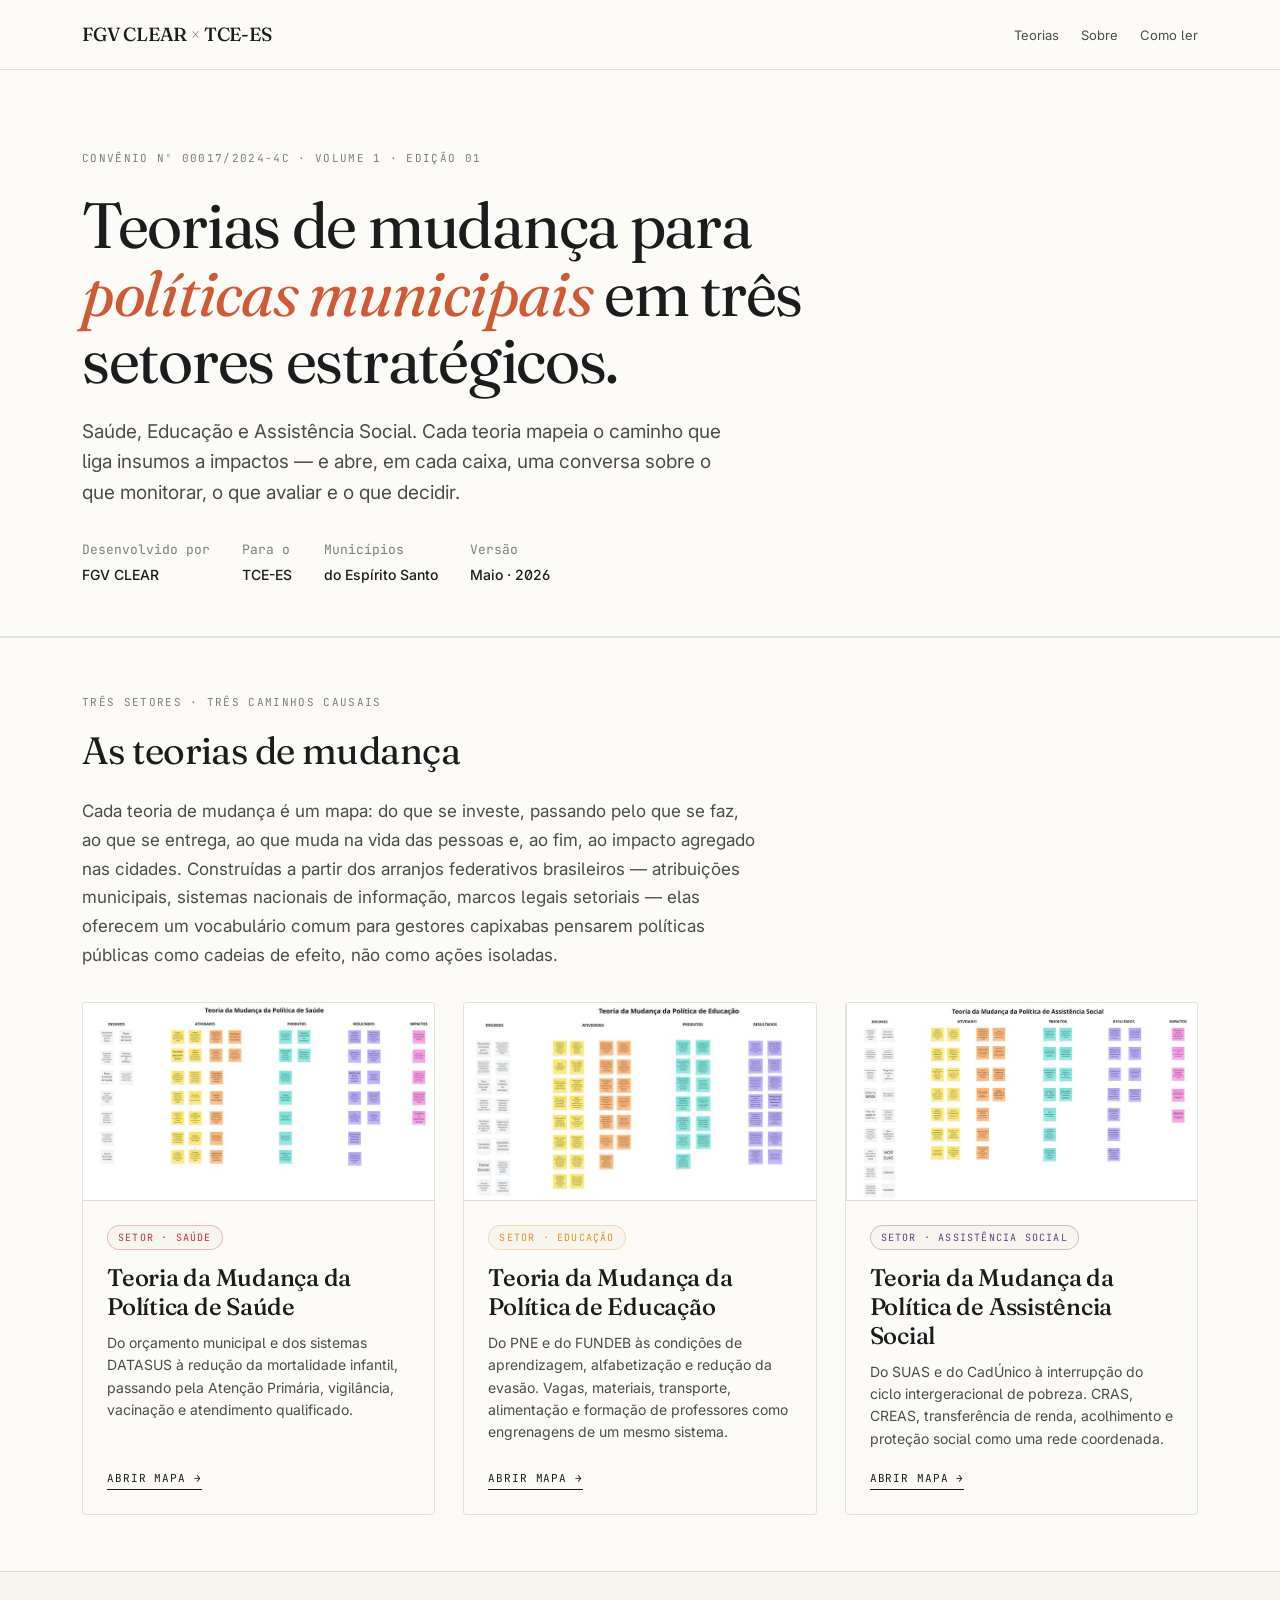
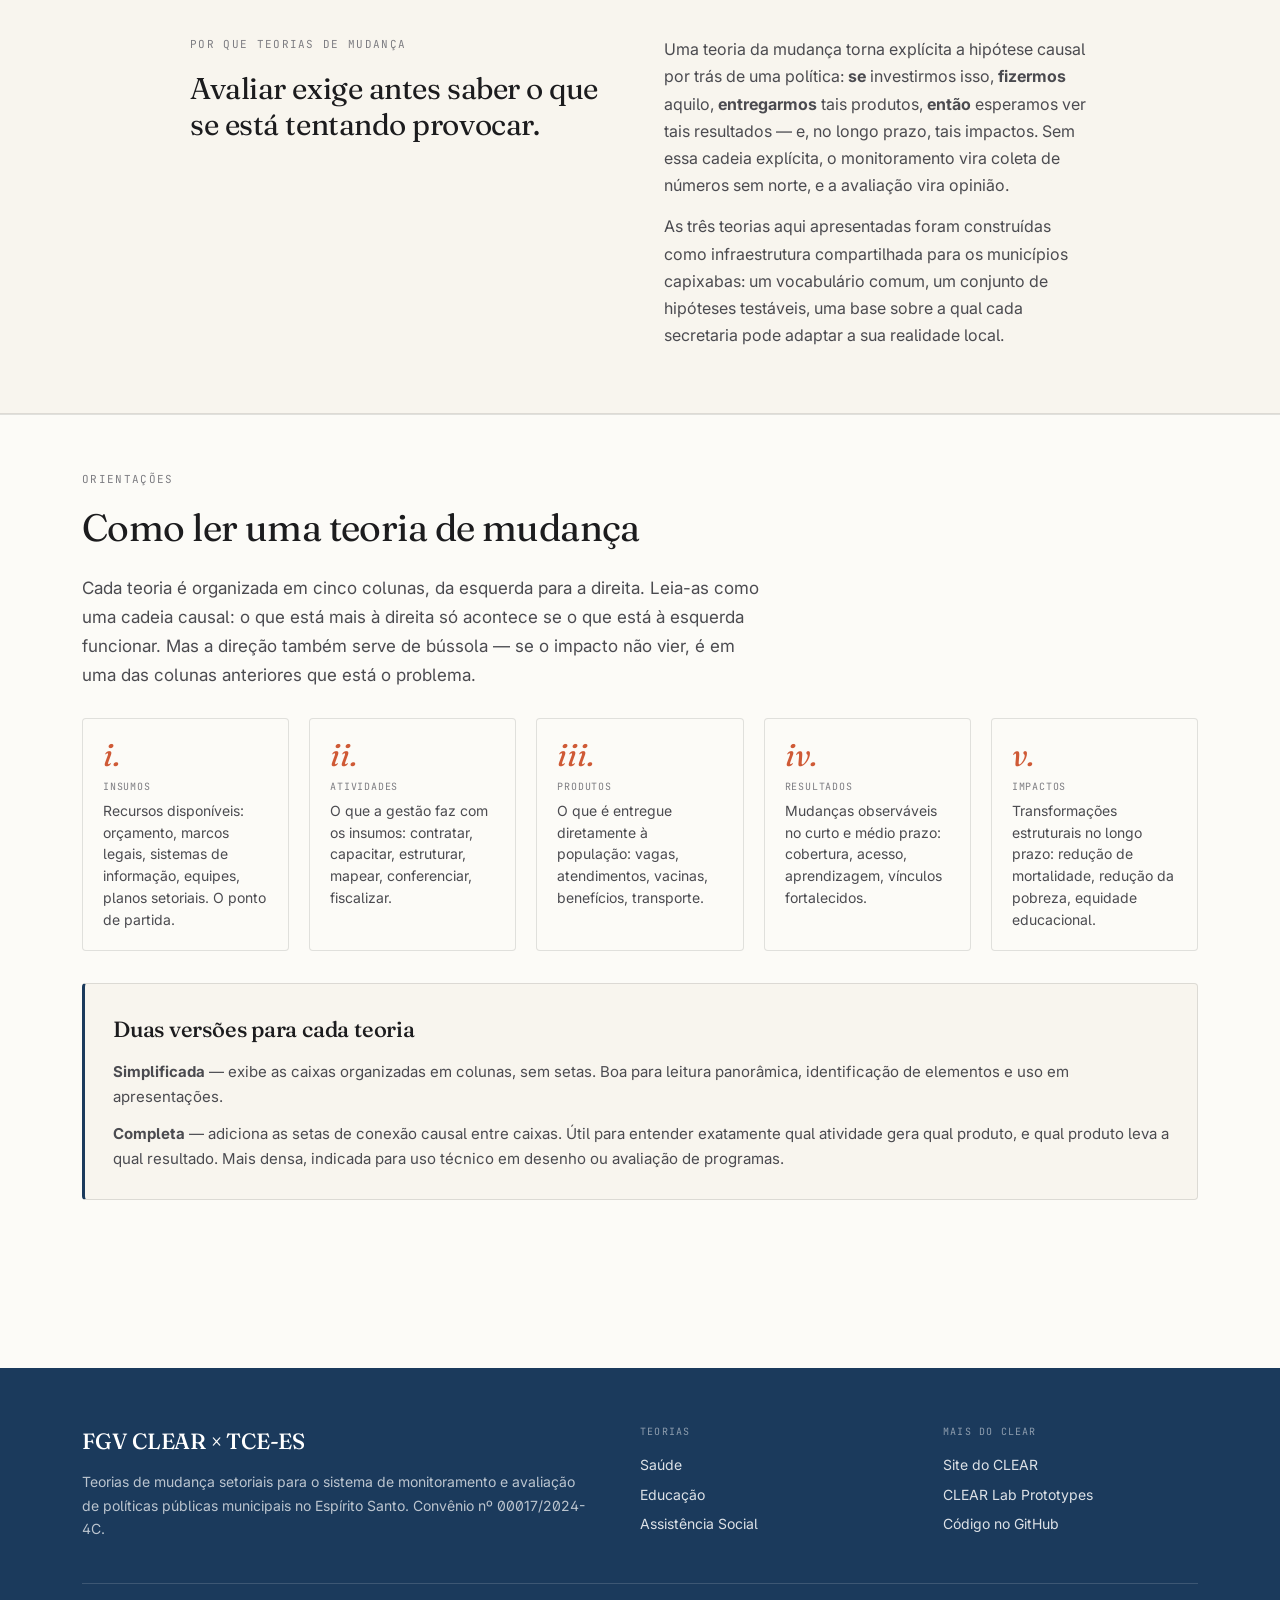
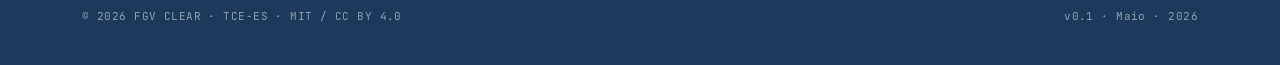
==== index.html @ 0ae9018b "Initial commit" ====
<!DOCTYPE html>
<html lang="pt-BR">
<head>
  <meta charset="UTF-8" />
  <meta name="viewport" content="width=device-width, initial-scale=1.0" />
  <title>Teorias de Mudança Setoriais — Sistema de Monitoramento Municipal · FGV CLEAR × TCE-ES</title>
  <meta name="description" content="Três teorias de mudança setoriais — Saúde, Educação e Assistência Social — desenvolvidas no âmbito do convênio entre FGV CLEAR e TCE-ES para o sistema de monitoramento de municípios capixabas." />
  <link rel="preconnect" href="https://fonts.googleapis.com" />
  <link rel="preconnect" href="https://fonts.gstatic.com" crossorigin />
  <link href="https://fonts.googleapis.com/css2?family=Fraunces:ital,opsz,wght@0,9..144,300..700;1,9..144,300..700&family=Inter:wght@400;500;600&family=JetBrains+Mono:wght@400;500&display=swap" rel="stylesheet" />
  <link rel="stylesheet" href="assets/css/style.css" />
</head>
<body>
  <header class="site-header">
    <div class="wrap site-header-inner">
      <div class="site-brand">
        <a href="./">FGV CLEAR <span class="pipe">×</span> TCE-ES</a>
      </div>
      <nav class="site-nav">
        <a href="#tdms">Teorias</a>
        <a href="#contexto">Sobre</a>
        <a href="#como-ler">Como ler</a>
      </nav>
    </div>
  </header>

  <section class="hero">
    <div class="wrap">
      <div class="hero-vol">Convênio nº 00017/2024-4C · Volume 1 · Edição 01</div>
      <h1>Teorias de mudança para <em>políticas municipais</em> em três setores estratégicos.</h1>
      <p class="hero-lede">Saúde, Educação e Assistência Social. Cada teoria mapeia o caminho que liga insumos a impactos — e abre, em cada caixa, uma conversa sobre o que monitorar, o que avaliar e o que decidir.</p>
      <div class="hero-meta">
        <span>Desenvolvido por<strong>FGV CLEAR</strong></span>
        <span>Para o<strong>TCE-ES</strong></span>
        <span>Municípios<strong>do Espírito Santo</strong></span>
        <span>Versão<strong>Maio · 2026</strong></span>
      </div>
    </div>
  </section>

  <section id="tdms">
    <div class="wrap">
      <div class="section-label">Três setores · Três caminhos causais</div>
      <h2 class="section-title">As teorias de mudança</h2>
      <div class="prose">
        <p>Cada teoria de mudança é um mapa: do que se investe, passando pelo que se faz, ao que se entrega, ao que muda na vida das pessoas e, ao fim, ao impacto agregado nas cidades. Construídas a partir dos arranjos federativos brasileiros — atribuições municipais, sistemas nacionais de informação, marcos legais setoriais — elas oferecem um vocabulário comum para gestores capixabas pensarem políticas públicas como cadeias de efeito, não como ações isoladas.</p>
      </div>

      <div class="tdms-grid">
        <a href="saude/" class="tdm-card">
          <div class="tdm-card-thumb">
            <img src="assets/tdms/saude-simplificada-thumb.jpg" alt="Prévia da Teoria da Mudança da Política de Saúde" loading="lazy" />
          </div>
          <div class="tdm-card-body">
            <span class="tdm-card-tag saude">Setor · Saúde</span>
            <h3>Teoria da Mudança da Política de Saúde</h3>
            <p>Do orçamento municipal e dos sistemas DATASUS à redução da mortalidade infantil, passando pela Atenção Primária, vigilância, vacinação e atendimento qualificado.</p>
            <span class="tdm-card-cta">Abrir mapa →</span>
          </div>
        </a>

        <a href="educacao/" class="tdm-card">
          <div class="tdm-card-thumb">
            <img src="assets/tdms/educacao-simplificada-thumb.jpg" alt="Prévia da Teoria da Mudança da Política de Educação" loading="lazy" />
          </div>
          <div class="tdm-card-body">
            <span class="tdm-card-tag educacao">Setor · Educação</span>
            <h3>Teoria da Mudança da Política de Educação</h3>
            <p>Do PNE e do FUNDEB às condições de aprendizagem, alfabetização e redução da evasão. Vagas, materiais, transporte, alimentação e formação de professores como engrenagens de um mesmo sistema.</p>
            <span class="tdm-card-cta">Abrir mapa →</span>
          </div>
        </a>

        <a href="assistencia/" class="tdm-card">
          <div class="tdm-card-thumb">
            <img src="assets/tdms/assistencia-simplificada-thumb.jpg" alt="Prévia da Teoria da Mudança da Política de Assistência Social" loading="lazy" />
          </div>
          <div class="tdm-card-body">
            <span class="tdm-card-tag assistencia">Setor · Assistência Social</span>
            <h3>Teoria da Mudança da Política de Assistência Social</h3>
            <p>Do SUAS e do CadÚnico à interrupção do ciclo intergeracional de pobreza. CRAS, CREAS, transferência de renda, acolhimento e proteção social como uma rede coordenada.</p>
            <span class="tdm-card-cta">Abrir mapa →</span>
          </div>
        </a>
      </div>
    </div>
  </section>

  <section class="manifesto" id="contexto">
    <div class="wrap">
      <div class="manifesto-grid">
        <div>
          <div class="section-label">Por que teorias de mudança</div>
          <h2>Avaliar exige antes saber o que se está tentando provocar.</h2>
        </div>
        <div>
          <p>Uma teoria da mudança torna explícita a hipótese causal por trás de uma política: <strong>se</strong> investirmos isso, <strong>fizermos</strong> aquilo, <strong>entregarmos</strong> tais produtos, <strong>então</strong> esperamos ver tais resultados — e, no longo prazo, tais impactos. Sem essa cadeia explícita, o monitoramento vira coleta de números sem norte, e a avaliação vira opinião.</p>
          <p>As três teorias aqui apresentadas foram construídas como infraestrutura compartilhada para os municípios capixabas: um vocabulário comum, um conjunto de hipóteses testáveis, uma base sobre a qual cada secretaria pode adaptar a sua realidade local.</p>
        </div>
      </div>
    </div>
  </section>

  <section id="como-ler">
    <div class="wrap">
      <div class="section-label">Orientações</div>
      <h2 class="section-title">Como ler uma teoria de mudança</h2>
      <div class="prose">
        <p>Cada teoria é organizada em cinco colunas, da esquerda para a direita. Leia-as como uma cadeia causal: o que está mais à direita só acontece se o que está à esquerda funcionar. Mas a direção também serve de bússola — se o impacto não vier, é em uma das colunas anteriores que está o problema.</p>
      </div>

      <div class="howto">
        <div class="howto-item">
          <div class="howto-num">i.</div>
          <div class="howto-label">Insumos</div>
          <div class="howto-text">Recursos disponíveis: orçamento, marcos legais, sistemas de informação, equipes, planos setoriais. O ponto de partida.</div>
        </div>
        <div class="howto-item">
          <div class="howto-num">ii.</div>
          <div class="howto-label">Atividades</div>
          <div class="howto-text">O que a gestão faz com os insumos: contratar, capacitar, estruturar, mapear, conferenciar, fiscalizar.</div>
        </div>
        <div class="howto-item">
          <div class="howto-num">iii.</div>
          <div class="howto-label">Produtos</div>
          <div class="howto-text">O que é entregue diretamente à população: vagas, atendimentos, vacinas, benefícios, transporte.</div>
        </div>
        <div class="howto-item">
          <div class="howto-num">iv.</div>
          <div class="howto-label">Resultados</div>
          <div class="howto-text">Mudanças observáveis no curto e médio prazo: cobertura, acesso, aprendizagem, vínculos fortalecidos.</div>
        </div>
        <div class="howto-item">
          <div class="howto-num">v.</div>
          <div class="howto-label">Impactos</div>
          <div class="howto-text">Transformações estruturais no longo prazo: redução de mortalidade, redução da pobreza, equidade educacional.</div>
        </div>
      </div>

      <div class="context-box">
        <h3>Duas versões para cada teoria</h3>
        <p><strong>Simplificada</strong> — exibe as caixas organizadas em colunas, sem setas. Boa para leitura panorâmica, identificação de elementos e uso em apresentações.</p>
        <p><strong>Completa</strong> — adiciona as setas de conexão causal entre caixas. Útil para entender exatamente qual atividade gera qual produto, e qual produto leva a qual resultado. Mais densa, indicada para uso técnico em desenho ou avaliação de programas.</p>
      </div>
    </div>
  </section>

  <footer class="site-footer">
    <div class="wrap">
      <div class="footer-grid">
        <div>
          <div class="footer-brand">FGV CLEAR × TCE-ES</div>
          <p class="footer-tag">Teorias de mudança setoriais para o sistema de monitoramento e avaliação de políticas públicas municipais no Espírito Santo. Convênio nº 00017/2024-4C.</p>
        </div>
        <div class="footer-col">
          <div class="footer-col-label">Teorias</div>
          <a href="saude/">Saúde</a>
          <a href="educacao/">Educação</a>
          <a href="assistencia/">Assistência Social</a>
        </div>
        <div class="footer-col">
          <div class="footer-col-label">Mais do CLEAR</div>
          <a href="https://fgvclear.org" target="_blank" rel="noopener">Site do CLEAR</a>
          <a href="https://caiodesouzacastro.github.io/clear-lab-prototypes/" target="_blank" rel="noopener">CLEAR Lab Prototypes</a>
          <a href="https://github.com/caiodesouzacastro/clear-tdms-municipais" target="_blank" rel="noopener">Código no GitHub</a>
        </div>
      </div>
      <div class="footer-bottom">
        <span>© 2026 FGV CLEAR · TCE-ES · MIT / CC BY 4.0</span>
        <span>v0.1 · Maio · 2026</span>
      </div>
    </div>
  </footer>
</body>
</html>
---- assets/css/style.css ----
/* CLEAR × TCE-ES — Teorias de Mudança Setoriais
   Design system herdado do clear-lab-prototypes, adaptado pra TCE-ES.
*/

:root {
  /* Paleta CLEAR */
  --clear-blue: rgb(27, 58, 92);
  --clear-blue-light: rgb(58, 95, 130);
  --clear-salmon: rgb(207, 90, 54);
  --clear-green: rgb(45, 120, 65);
  --clear-amber: rgb(180, 130, 30);
  --clear-purple: rgb(95, 65, 130);

  /* Cores setoriais (espelham as caixas das TdMs) */
  --sector-saude: rgb(190, 50, 70);
  --sector-educacao: rgb(220, 145, 40);
  --sector-assistencia: rgb(95, 65, 130);

  /* Neutros */
  --paper: rgb(252, 251, 247);
  --paper-warm: rgb(248, 245, 238);
  --ink: rgb(28, 28, 30);
  --ink-soft: rgb(75, 75, 80);
  --ink-mute: rgb(125, 125, 130);
  --line: rgba(28, 28, 30, 0.12);
  --line-soft: rgba(28, 28, 30, 0.06);

  /* Tipografia */
  --font-serif: 'Fraunces', Georgia, 'Times New Roman', serif;
  --font-sans: 'Inter', -apple-system, BlinkMacSystemFont, 'Segoe UI', sans-serif;
  --font-mono: 'JetBrains Mono', 'Courier New', monospace;
}

@media (prefers-color-scheme: dark) {
  :root {
    --paper: rgb(20, 22, 28);
    --paper-warm: rgb(28, 30, 36);
    --ink: rgb(240, 238, 232);
    --ink-soft: rgb(195, 192, 185);
    --ink-mute: rgb(140, 138, 132);
    --line: rgba(240, 238, 232, 0.14);
    --line-soft: rgba(240, 238, 232, 0.07);
  }
}

* { box-sizing: border-box; margin: 0; padding: 0; }

html { scroll-behavior: smooth; }

body {
  font-family: var(--font-sans);
  background: var(--paper);
  color: var(--ink);
  line-height: 1.55;
  font-feature-settings: 'ss01', 'ss02';
  -webkit-font-smoothing: antialiased;
}

a { color: inherit; text-decoration: none; }

img { max-width: 100%; display: block; }

/* ---------- Layout ---------- */
.wrap {
  max-width: 1180px;
  margin: 0 auto;
  padding: 0 32px;
}

.wrap-narrow {
  max-width: 760px;
  margin: 0 auto;
  padding: 0 32px;
}

@media (max-width: 720px) {
  .wrap, .wrap-narrow { padding: 0 20px; }
}

/* ---------- Cabeçalho compartilhado ---------- */
.site-header {
  border-bottom: 1px solid var(--line);
  padding: 20px 0;
  background: var(--paper);
  position: sticky;
  top: 0;
  z-index: 50;
  backdrop-filter: blur(8px);
  background: color-mix(in srgb, var(--paper) 92%, transparent);
}

.site-header-inner {
  display: flex;
  align-items: center;
  justify-content: space-between;
  gap: 20px;
}

.site-brand {
  display: flex;
  align-items: baseline;
  gap: 14px;
  font-family: var(--font-serif);
  font-weight: 500;
  font-size: 19px;
  letter-spacing: -0.01em;
}

.site-brand .pipe {
  color: var(--ink-mute);
  font-weight: 300;
}

.site-brand a:hover { color: var(--clear-salmon); }

.site-nav {
  display: flex;
  gap: 22px;
  font-size: 13px;
  color: var(--ink-soft);
}

.site-nav a:hover { color: var(--clear-salmon); }

@media (max-width: 600px) {
  .site-header-inner { flex-direction: column; align-items: flex-start; }
  .site-brand { font-size: 16px; }
  .site-nav { font-size: 12px; gap: 16px; }
}

/* ---------- Hero ---------- */
.hero {
  padding: 80px 0 50px;
  border-bottom: 1px solid var(--line);
}

.hero-vol {
  font-family: var(--font-mono);
  font-size: 11px;
  letter-spacing: 0.12em;
  text-transform: uppercase;
  color: var(--ink-mute);
  margin-bottom: 24px;
}

.hero h1 {
  font-family: var(--font-serif);
  font-weight: 400;
  font-size: clamp(38px, 5.5vw, 64px);
  line-height: 1.05;
  letter-spacing: -0.02em;
  color: var(--ink);
  margin-bottom: 24px;
  max-width: 880px;
}

.hero h1 em {
  font-style: italic;
  color: var(--clear-salmon);
}

.hero-lede {
  font-size: 19px;
  line-height: 1.6;
  color: var(--ink-soft);
  max-width: 640px;
  margin-bottom: 32px;
}

.hero-meta {
  display: flex;
  flex-wrap: wrap;
  gap: 20px 32px;
  font-size: 13px;
  color: var(--ink-mute);
  font-family: var(--font-mono);
}

.hero-meta span strong {
  display: block;
  font-family: var(--font-sans);
  font-size: 14px;
  color: var(--ink);
  font-weight: 500;
  margin-top: 4px;
}

/* ---------- Conteúdo ---------- */
section { padding: 56px 0; }
section + section { border-top: 1px solid var(--line); }

.section-label {
  font-family: var(--font-mono);
  font-size: 11px;
  letter-spacing: 0.12em;
  text-transform: uppercase;
  color: var(--ink-mute);
  margin-bottom: 18px;
}

.section-title {
  font-family: var(--font-serif);
  font-weight: 400;
  font-size: clamp(28px, 3.5vw, 38px);
  line-height: 1.15;
  letter-spacing: -0.015em;
  margin-bottom: 24px;
}

.prose {
  font-size: 17px;
  line-height: 1.7;
  color: var(--ink-soft);
  max-width: 680px;
}

.prose p + p { margin-top: 16px; }

.prose strong { color: var(--ink); font-weight: 600; }

/* ---------- Cards de TdMs ---------- */
.tdms-grid {
  display: grid;
  grid-template-columns: repeat(auto-fit, minmax(320px, 1fr));
  gap: 28px;
  margin-top: 32px;
}

.tdm-card {
  border: 1px solid var(--line);
  border-radius: 4px;
  overflow: hidden;
  background: var(--paper);
  transition: transform 0.25s ease, border-color 0.25s ease, box-shadow 0.25s ease;
  display: flex;
  flex-direction: column;
}

.tdm-card:hover {
  transform: translateY(-3px);
  border-color: var(--ink-soft);
  box-shadow: 0 12px 32px rgba(0,0,0,0.06);
}

.tdm-card-thumb {
  aspect-ratio: 16 / 9;
  background: var(--paper-warm);
  overflow: hidden;
  position: relative;
  border-bottom: 1px solid var(--line);
}

.tdm-card-thumb img {
  width: 100%;
  height: 100%;
  object-fit: cover;
  object-position: left top;
}

.tdm-card-body { padding: 24px; flex: 1; display: flex; flex-direction: column; }

.tdm-card-tag {
  font-family: var(--font-mono);
  font-size: 10px;
  letter-spacing: 0.12em;
  text-transform: uppercase;
  margin-bottom: 14px;
  padding: 4px 10px;
  border-radius: 99px;
  align-self: flex-start;
  background: var(--paper-warm);
  border: 1px solid var(--line);
}

.tdm-card-tag.saude { color: var(--sector-saude); border-color: color-mix(in srgb, var(--sector-saude) 30%, transparent); }
.tdm-card-tag.educacao { color: var(--sector-educacao); border-color: color-mix(in srgb, var(--sector-educacao) 30%, transparent); }
.tdm-card-tag.assistencia { color: var(--sector-assistencia); border-color: color-mix(in srgb, var(--sector-assistencia) 30%, transparent); }

.tdm-card h3 {
  font-family: var(--font-serif);
  font-weight: 500;
  font-size: 24px;
  letter-spacing: -0.01em;
  margin-bottom: 10px;
  line-height: 1.2;
}

.tdm-card p {
  font-size: 14px;
  color: var(--ink-soft);
  line-height: 1.6;
  margin-bottom: 20px;
}

.tdm-card-cta {
  font-family: var(--font-mono);
  font-size: 11px;
  letter-spacing: 0.08em;
  text-transform: uppercase;
  color: var(--ink);
  border-bottom: 1px solid var(--ink);
  padding-bottom: 2px;
  align-self: flex-start;
  margin-top: auto;
  transition: color 0.2s, border-color 0.2s;
}

.tdm-card:hover .tdm-card-cta {
  color: var(--clear-salmon);
  border-color: var(--clear-salmon);
}

/* ---------- Manifesto (na home) ---------- */
.manifesto {
  background: var(--paper-warm);
  padding: 64px 0;
  border-top: 1px solid var(--line);
  border-bottom: 1px solid var(--line);
}

.manifesto-grid {
  display: grid;
  grid-template-columns: 1fr 1fr;
  gap: 48px;
  max-width: 900px;
  margin: 0 auto;
}

@media (max-width: 720px) { .manifesto-grid { grid-template-columns: 1fr; gap: 32px; } }

.manifesto h2 {
  font-family: var(--font-serif);
  font-weight: 400;
  font-size: 30px;
  line-height: 1.2;
  letter-spacing: -0.015em;
  margin-bottom: 16px;
}

.manifesto p {
  font-size: 16px;
  line-height: 1.7;
  color: var(--ink-soft);
}

.manifesto p + p { margin-top: 14px; }

/* ---------- Viewer (página interna) ---------- */
.viewer-toolbar {
  display: flex;
  align-items: center;
  justify-content: space-between;
  gap: 20px;
  flex-wrap: wrap;
  padding: 20px 0;
  border-bottom: 1px solid var(--line);
}

.viewer-tabs {
  display: flex;
  gap: 4px;
  padding: 4px;
  background: var(--paper-warm);
  border-radius: 6px;
  border: 1px solid var(--line);
}

.viewer-tab {
  padding: 8px 16px;
  font-family: var(--font-mono);
  font-size: 11px;
  letter-spacing: 0.08em;
  text-transform: uppercase;
  cursor: pointer;
  border: none;
  background: none;
  color: var(--ink-soft);
  border-radius: 4px;
  transition: all 0.2s;
}

.viewer-tab:hover { color: var(--ink); }

.viewer-tab.active {
  background: var(--paper);
  color: var(--ink);
  box-shadow: 0 1px 3px rgba(0,0,0,0.08);
}

.viewer-actions {
  display: flex;
  gap: 8px;
  align-items: center;
}

.btn {
  display: inline-flex;
  align-items: center;
  gap: 8px;
  padding: 8px 14px;
  border: 1px solid var(--line);
  border-radius: 4px;
  background: var(--paper);
  color: var(--ink);
  font-family: var(--font-mono);
  font-size: 11px;
  letter-spacing: 0.06em;
  text-transform: uppercase;
  cursor: pointer;
  transition: all 0.2s;
  font-weight: 500;
}

.btn:hover {
  border-color: var(--ink-soft);
  background: var(--paper-warm);
}

.btn-primary {
  background: var(--clear-blue);
  border-color: var(--clear-blue);
  color: white;
}

.btn-primary:hover { background: var(--clear-blue-light); border-color: var(--clear-blue-light); }

.btn svg { width: 14px; height: 14px; }

/* ---------- Viewer canvas ---------- */
.viewer-canvas {
  background: var(--paper-warm);
  border: 1px solid var(--line);
  border-radius: 4px;
  overflow: hidden;
  position: relative;
  margin: 28px 0;
  cursor: grab;
  user-select: none;
  height: 70vh;
  min-height: 500px;
}

.viewer-canvas:active { cursor: grabbing; }

.viewer-canvas.is-fullscreen {
  position: fixed;
  inset: 0;
  z-index: 100;
  margin: 0;
  border-radius: 0;
  height: 100vh;
}

.viewer-img-wrap {
  position: absolute;
  inset: 0;
  display: flex;
  align-items: center;
  justify-content: center;
  transform-origin: 0 0;
  transition: transform 0.05s ease-out;
}

.viewer-img {
  max-width: none;
  max-height: none;
  user-select: none;
  -webkit-user-drag: none;
}

.viewer-controls {
  position: absolute;
  bottom: 16px;
  right: 16px;
  display: flex;
  gap: 4px;
  background: var(--paper);
  border: 1px solid var(--line);
  border-radius: 6px;
  padding: 4px;
  box-shadow: 0 4px 12px rgba(0,0,0,0.08);
}

.viewer-ctrl {
  width: 32px;
  height: 32px;
  border: none;
  background: none;
  color: var(--ink-soft);
  cursor: pointer;
  border-radius: 4px;
  display: flex;
  align-items: center;
  justify-content: center;
  transition: all 0.15s;
  font-family: var(--font-mono);
  font-size: 14px;
}

.viewer-ctrl:hover { background: var(--paper-warm); color: var(--ink); }

.viewer-ctrl svg { width: 16px; height: 16px; }

.viewer-zoom-level {
  font-family: var(--font-mono);
  font-size: 11px;
  color: var(--ink-mute);
  padding: 0 10px;
  display: flex;
  align-items: center;
  min-width: 44px;
  justify-content: center;
  border-left: 1px solid var(--line);
  border-right: 1px solid var(--line);
}

.viewer-hint {
  position: absolute;
  top: 16px;
  left: 16px;
  font-family: var(--font-mono);
  font-size: 10px;
  letter-spacing: 0.08em;
  text-transform: uppercase;
  color: var(--ink-mute);
  background: color-mix(in srgb, var(--paper) 90%, transparent);
  padding: 6px 10px;
  border-radius: 4px;
  border: 1px solid var(--line);
  pointer-events: none;
}

/* ---------- Legenda ---------- */
.legend {
  display: grid;
  grid-template-columns: repeat(5, 1fr);
  gap: 12px;
  margin: 32px 0;
}

@media (max-width: 720px) { .legend { grid-template-columns: repeat(2, 1fr); } }

.legend-item {
  padding: 14px 16px;
  border: 1px solid var(--line);
  border-radius: 4px;
  background: var(--paper);
  border-left: 4px solid;
}

.legend-item.insumos { border-left-color: rgb(180, 180, 180); }
.legend-item.atividades { border-left-color: rgb(245, 220, 70); }
.legend-item.atividades-2 { border-left-color: rgb(245, 175, 90); }
.legend-item.produtos { border-left-color: rgb(110, 200, 200); }
.legend-item.resultados { border-left-color: rgb(180, 160, 220); }
.legend-item.impactos { border-left-color: rgb(245, 170, 195); }

.legend-label {
  font-family: var(--font-mono);
  font-size: 10px;
  letter-spacing: 0.08em;
  text-transform: uppercase;
  color: var(--ink-mute);
  margin-bottom: 4px;
}

.legend-desc {
  font-size: 13px;
  color: var(--ink);
  line-height: 1.4;
}

/* ---------- Sobre / contexto ---------- */
.context-box {
  background: var(--paper-warm);
  border: 1px solid var(--line);
  border-left: 3px solid var(--clear-blue);
  padding: 28px;
  border-radius: 4px;
  margin: 32px 0;
}

.context-box h3 {
  font-family: var(--font-serif);
  font-size: 22px;
  font-weight: 500;
  letter-spacing: -0.01em;
  margin-bottom: 14px;
}

.context-box p {
  font-size: 15px;
  line-height: 1.65;
  color: var(--ink-soft);
}

.context-box p + p { margin-top: 12px; }

/* ---------- Como ler / instruções ---------- */
.howto {
  display: grid;
  grid-template-columns: repeat(auto-fit, minmax(200px, 1fr));
  gap: 20px;
  margin: 28px 0;
}

.howto-item {
  padding: 20px;
  border: 1px solid var(--line);
  border-radius: 4px;
  background: var(--paper);
}

.howto-num {
  font-family: var(--font-serif);
  font-style: italic;
  font-size: 32px;
  color: var(--clear-salmon);
  line-height: 1;
  margin-bottom: 8px;
}

.howto-label {
  font-family: var(--font-mono);
  font-size: 10px;
  letter-spacing: 0.08em;
  text-transform: uppercase;
  color: var(--ink-mute);
  margin-bottom: 6px;
}

.howto-text {
  font-size: 14px;
  line-height: 1.55;
  color: var(--ink-soft);
}

/* ---------- Próximo / navegação inter-páginas ---------- */
.pager {
  display: flex;
  justify-content: space-between;
  gap: 20px;
  padding: 40px 0;
  border-top: 1px solid var(--line);
  flex-wrap: wrap;
}

.pager-link {
  display: flex;
  flex-direction: column;
  gap: 4px;
  padding: 16px 20px;
  border: 1px solid var(--line);
  border-radius: 4px;
  transition: all 0.2s;
  flex: 1;
  min-width: 200px;
  background: var(--paper);
}

.pager-link:hover { border-color: var(--clear-salmon); background: var(--paper-warm); }

.pager-link-label {
  font-family: var(--font-mono);
  font-size: 10px;
  letter-spacing: 0.08em;
  text-transform: uppercase;
  color: var(--ink-mute);
}

.pager-link-title {
  font-family: var(--font-serif);
  font-size: 17px;
  font-weight: 500;
  color: var(--ink);
}

/* ---------- Footer ---------- */
.site-footer {
  background: var(--clear-blue);
  color: rgba(255,255,255,0.85);
  padding: 56px 0 40px;
  margin-top: 80px;
}

.site-footer .wrap { color: inherit; }

.footer-grid {
  display: grid;
  grid-template-columns: 2fr 1fr 1fr;
  gap: 48px;
  margin-bottom: 40px;
}

@media (max-width: 720px) { .footer-grid { grid-template-columns: 1fr; gap: 32px; } }

.footer-brand {
  font-family: var(--font-serif);
  font-size: 22px;
  font-weight: 500;
  letter-spacing: -0.01em;
  margin-bottom: 12px;
  color: white;
}

.footer-tag {
  font-size: 14px;
  line-height: 1.65;
  color: rgba(255,255,255,0.7);
}

.footer-col-label {
  font-family: var(--font-mono);
  font-size: 10px;
  letter-spacing: 0.12em;
  text-transform: uppercase;
  color: rgba(255,255,255,0.5);
  margin-bottom: 14px;
}

.footer-col a {
  display: block;
  font-size: 14px;
  color: rgba(255,255,255,0.85);
  margin-bottom: 8px;
  transition: color 0.2s;
}

.footer-col a:hover { color: white; }

.footer-bottom {
  border-top: 1px solid rgba(255,255,255,0.15);
  padding-top: 24px;
  display: flex;
  justify-content: space-between;
  gap: 20px;
  font-family: var(--font-mono);
  font-size: 11px;
  color: rgba(255,255,255,0.5);
  flex-wrap: wrap;
  letter-spacing: 0.04em;
}

/* ---------- Utils ---------- */
.spacer-sm { height: 24px; }
.spacer { height: 40px; }
.spacer-lg { height: 64px; }
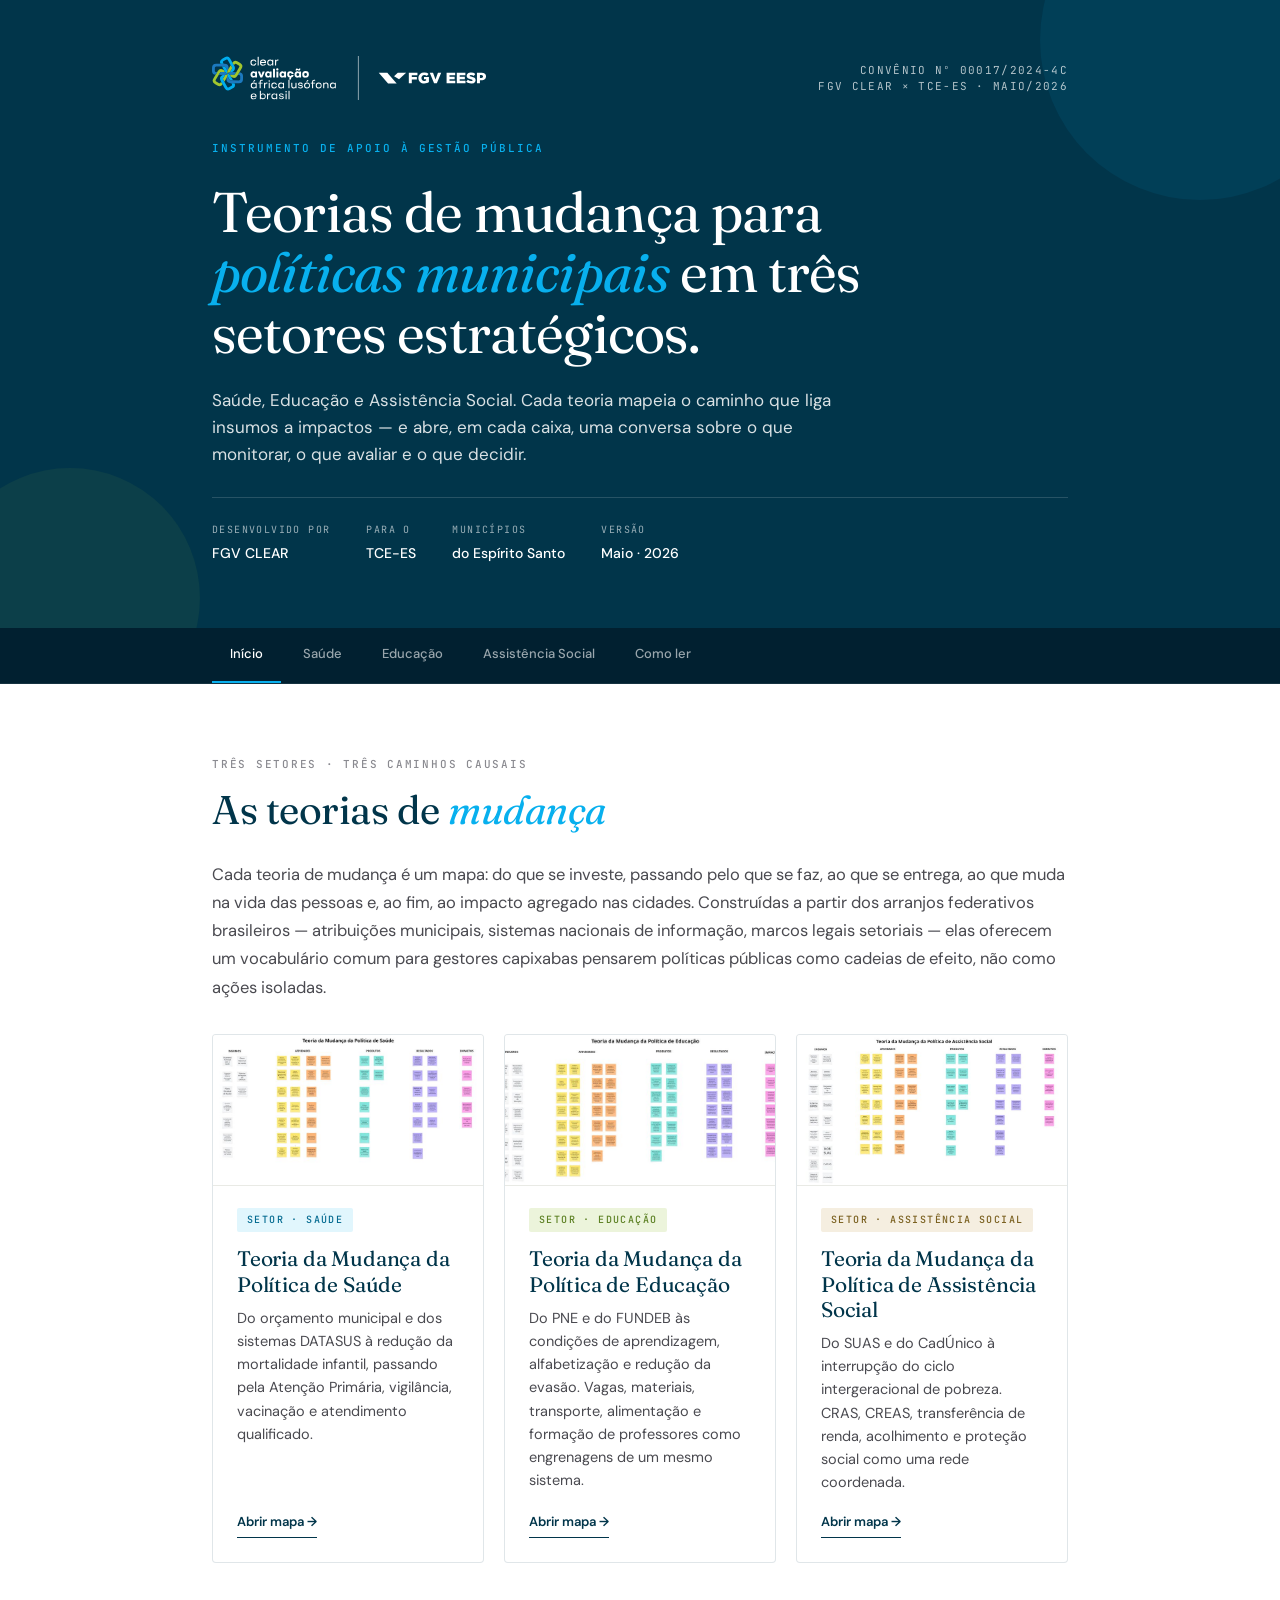
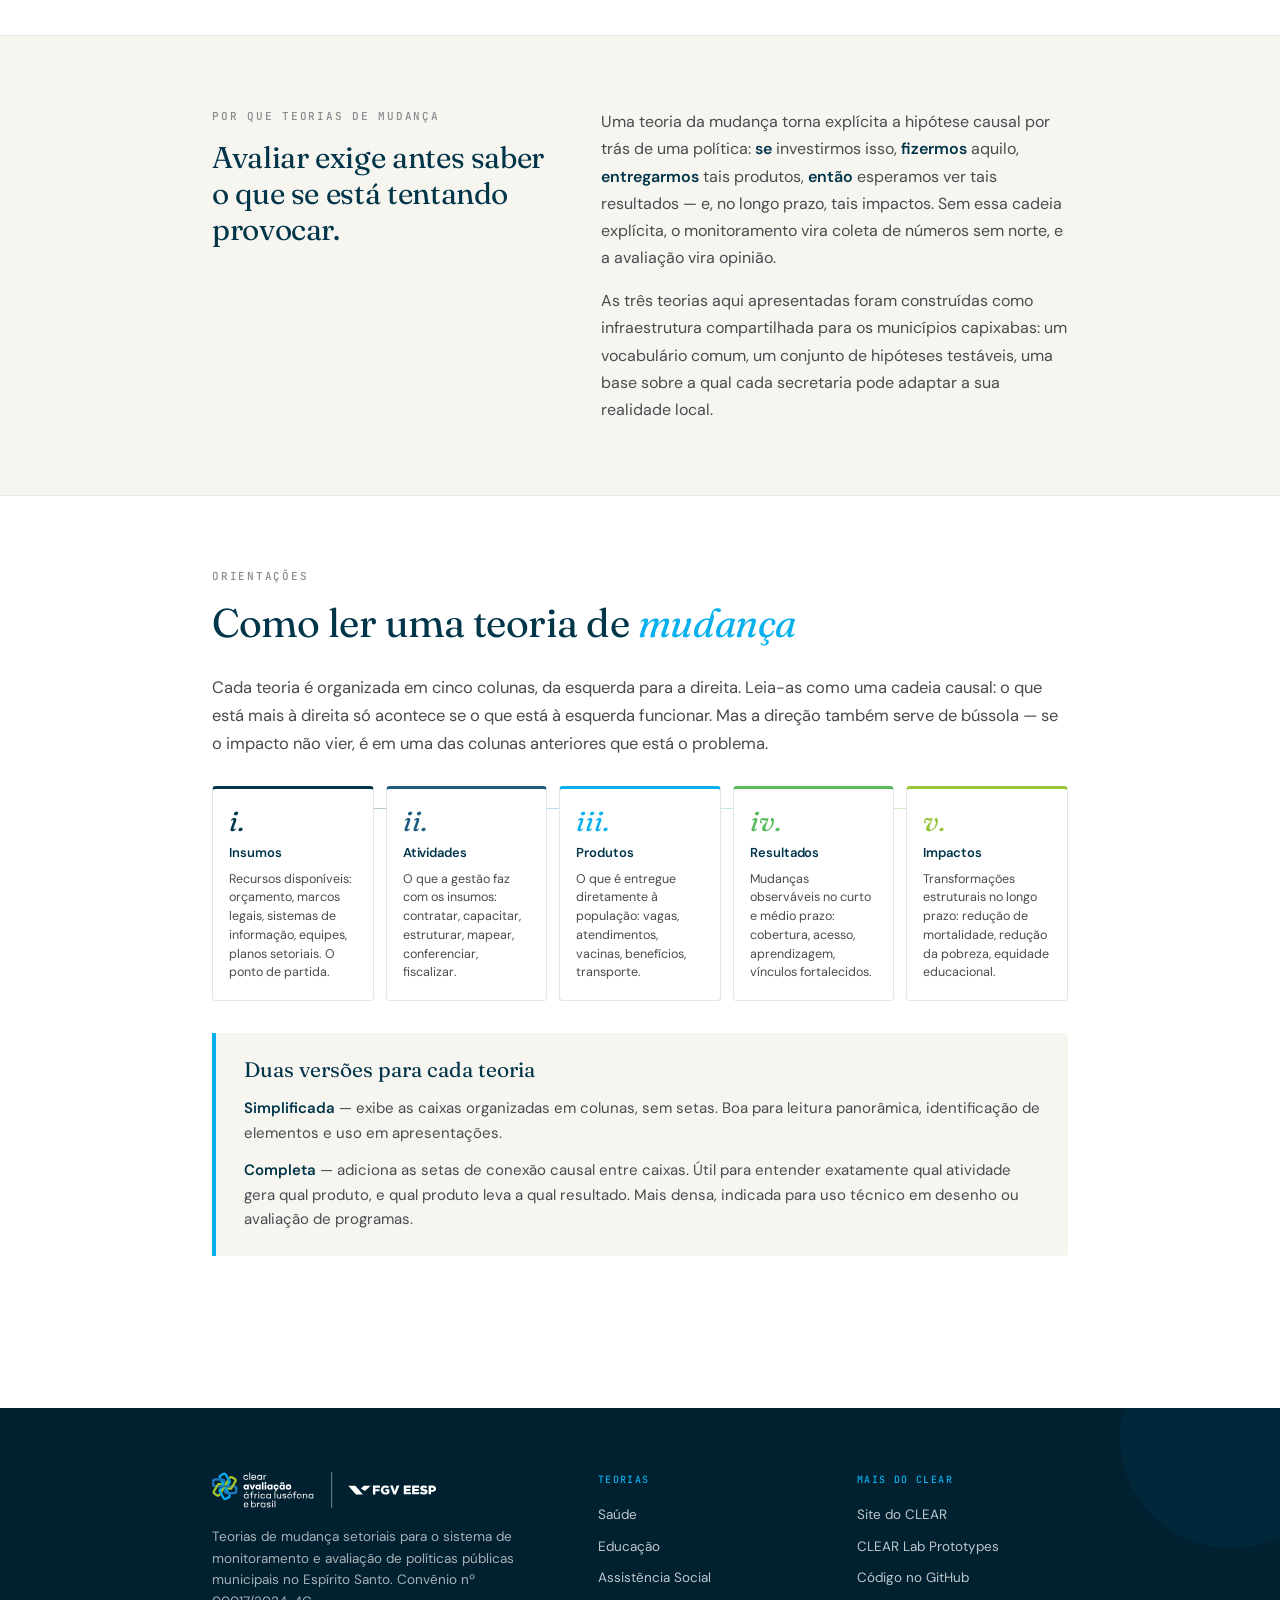
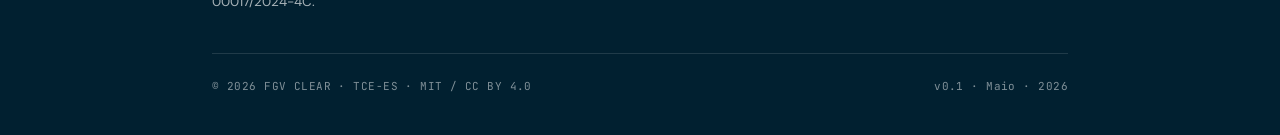
==== commit 991335a5: "forma" ====
--- a/index.html
+++ b/index.html
@@ -7,41 +7,52 @@
   <meta name="description" content="Três teorias de mudança setoriais — Saúde, Educação e Assistência Social — desenvolvidas no âmbito do convênio entre FGV CLEAR e TCE-ES para o sistema de monitoramento de municípios capixabas." />
   <link rel="preconnect" href="https://fonts.googleapis.com" />
   <link rel="preconnect" href="https://fonts.gstatic.com" crossorigin />
-  <link href="https://fonts.googleapis.com/css2?family=Fraunces:ital,opsz,wght@0,9..144,300..700;1,9..144,300..700&family=Inter:wght@400;500;600&family=JetBrains+Mono:wght@400;500&display=swap" rel="stylesheet" />
+  <link href="https://fonts.googleapis.com/css2?family=Fraunces:ital,opsz,wght@0,9..144,300..700;1,9..144,300..700&family=DM+Sans:wght@400;500;600;700&family=JetBrains+Mono:wght@400;500&display=swap" rel="stylesheet" />
   <link rel="stylesheet" href="assets/css/style.css" />
 </head>
 <body>
+
   <header class="site-header">
     <div class="wrap site-header-inner">
-      <div class="site-brand">
-        <a href="./">FGV CLEAR <span class="pipe">×</span> TCE-ES</a>
-      </div>
-      <nav class="site-nav">
-        <a href="#tdms">Teorias</a>
-        <a href="#contexto">Sobre</a>
-        <a href="#como-ler">Como ler</a>
-      </nav>
-    </div>
-  </header>
-
-  <section class="hero">
-    <div class="wrap">
-      <div class="hero-vol">Convênio nº 00017/2024-4C · Volume 1 · Edição 01</div>
+      <div class="header-top">
+        <a href="./" class="clear-logo" aria-label="FGV CLEAR">
+          <img src="assets/img/clear-logo-branco.svg" alt="FGV CLEAR" />
+        </a>
+        <div class="header-meta">
+          Convênio nº 00017/2024-4C<br/>
+          FGV CLEAR × TCE-ES · Maio/2026
+        </div>
+      </div>
+
+      <div class="tagline">Instrumento de apoio à gestão pública</div>
+
       <h1>Teorias de mudança para <em>políticas municipais</em> em três setores estratégicos.</h1>
-      <p class="hero-lede">Saúde, Educação e Assistência Social. Cada teoria mapeia o caminho que liga insumos a impactos — e abre, em cada caixa, uma conversa sobre o que monitorar, o que avaliar e o que decidir.</p>
-      <div class="hero-meta">
+
+      <p class="header-lede">Saúde, Educação e Assistência Social. Cada teoria mapeia o caminho que liga insumos a impactos — e abre, em cada caixa, uma conversa sobre o que monitorar, o que avaliar e o que decidir.</p>
+
+      <div class="header-meta-row">
         <span>Desenvolvido por<strong>FGV CLEAR</strong></span>
         <span>Para o<strong>TCE-ES</strong></span>
         <span>Municípios<strong>do Espírito Santo</strong></span>
         <span>Versão<strong>Maio · 2026</strong></span>
       </div>
     </div>
-  </section>
+  </header>
+
+  <nav class="site-tabs" aria-label="Navegação principal">
+    <div class="wrap tabs-inner">
+      <a class="tab" href="./" aria-current="page">Início</a>
+      <a class="tab" href="saude/">Saúde</a>
+      <a class="tab" href="educacao/">Educação</a>
+      <a class="tab" href="assistencia/">Assistência Social</a>
+      <a class="tab" href="#como-ler">Como ler</a>
+    </div>
+  </nav>
 
   <section id="tdms">
     <div class="wrap">
       <div class="section-label">Três setores · Três caminhos causais</div>
-      <h2 class="section-title">As teorias de mudança</h2>
+      <h2 class="section-title">As teorias de <em>mudança</em></h2>
       <div class="prose">
         <p>Cada teoria de mudança é um mapa: do que se investe, passando pelo que se faz, ao que se entrega, ao que muda na vida das pessoas e, ao fim, ao impacto agregado nas cidades. Construídas a partir dos arranjos federativos brasileiros — atribuições municipais, sistemas nacionais de informação, marcos legais setoriais — elas oferecem um vocabulário comum para gestores capixabas pensarem políticas públicas como cadeias de efeito, não como ações isoladas.</p>
       </div>
@@ -104,7 +115,7 @@
   <section id="como-ler">
     <div class="wrap">
       <div class="section-label">Orientações</div>
-      <h2 class="section-title">Como ler uma teoria de mudança</h2>
+      <h2 class="section-title">Como ler uma teoria de <em>mudança</em></h2>
       <div class="prose">
         <p>Cada teoria é organizada em cinco colunas, da esquerda para a direita. Leia-as como uma cadeia causal: o que está mais à direita só acontece se o que está à esquerda funcionar. Mas a direção também serve de bússola — se o impacto não vier, é em uma das colunas anteriores que está o problema.</p>
       </div>
@@ -149,7 +160,7 @@
     <div class="wrap">
       <div class="footer-grid">
         <div>
-          <div class="footer-brand">FGV CLEAR × TCE-ES</div>
+          <img src="assets/img/clear-logo-branco.svg" alt="FGV CLEAR" class="footer-logo" />
           <p class="footer-tag">Teorias de mudança setoriais para o sistema de monitoramento e avaliação de políticas públicas municipais no Espírito Santo. Convênio nº 00017/2024-4C.</p>
         </div>
         <div class="footer-col">
@@ -171,5 +182,23 @@
       </div>
     </div>
   </footer>
+
+  <script>
+    // Progress bar verde nas tabs sticky
+    (function() {
+      var tabs = document.querySelector('.site-tabs');
+      if (!tabs) return;
+      function update() {
+        var h = document.documentElement;
+        var scrolled = h.scrollTop;
+        var max = h.scrollHeight - h.clientHeight;
+        var pct = max > 0 ? (scrolled / max) * 100 : 0;
+        tabs.style.setProperty('--scroll-progress', pct + '%');
+      }
+      window.addEventListener('scroll', update, { passive: true });
+      window.addEventListener('resize', update);
+      update();
+    })();
+  </script>
 </body>
 </html>
--- a/assets/css/style.css
+++ b/assets/css/style.css
@@ -1,748 +1,918 @@
-/* CLEAR × TCE-ES — Teorias de Mudança Setoriais
-   Design system herdado do clear-lab-prototypes, adaptado pra TCE-ES.
-*/
+/* ============================================================
+   CLEAR × TCE-ES — Teorias de Mudança Setoriais
+   Design system Michel (paleta navy/azul-claro/verde, Fraunces+DM Sans)
+   Inclui viewer interativo: tabs, canvas zoom/pan, legenda dos 5 estágios.
+   ============================================================ */
 
 :root {
-  /* Paleta CLEAR */
-  --clear-blue: rgb(27, 58, 92);
-  --clear-blue-light: rgb(58, 95, 130);
-  --clear-salmon: rgb(207, 90, 54);
-  --clear-green: rgb(45, 120, 65);
-  --clear-amber: rgb(180, 130, 30);
-  --clear-purple: rgb(95, 65, 130);
-
-  /* Cores setoriais (espelham as caixas das TdMs) */
-  --sector-saude: rgb(190, 50, 70);
-  --sector-educacao: rgb(220, 145, 40);
-  --sector-assistencia: rgb(95, 65, 130);
-
-  /* Neutros */
-  --paper: rgb(252, 251, 247);
-  --paper-warm: rgb(248, 245, 238);
-  --ink: rgb(28, 28, 30);
-  --ink-soft: rgb(75, 75, 80);
-  --ink-mute: rgb(125, 125, 130);
-  --line: rgba(28, 28, 30, 0.12);
-  --line-soft: rgba(28, 28, 30, 0.06);
+  /* Paleta Michel (design system CLEAR) */
+  --navy: #01354A;
+  --navy2: #012030;
+  --accent-blue: #08B0EE;
+  --accent-green: #98C43B;
+
+  /* Cores por setor (derivadas da paleta Michel) */
+  --saude: #08B0EE;       /* Saúde — azul-claro */
+  --educacao: #98C43B;    /* Educação — verde */
+  --assistencia: #B89030; /* Assistência — âmbar quente */
+
+  /* 5 estágios da cadeia causal (gradient navy → azul-claro → verde) */
+  --stage-insumos:    #01354A;  /* navy */
+  --stage-atividades: #1E5C7E;  /* navy desaturado */
+  --stage-produtos:   #08B0EE;  /* accent-blue */
+  --stage-resultados: #5BB95D;  /* verde médio */
+  --stage-impactos:   #98C43B;  /* accent-green */
+
+  /* Tons de cinza / superfícies */
+  --paper: #FFFFFF;
+  --paper-warm: #F7F5EF;
+  --paper-soft: #FAFAF8;
+  --ink: #1A1A1C;
+  --ink-soft: #4A4A50;
+  --ink-mute: #8A8A90;
+  --line: rgba(1, 53, 74, 0.12);
+  --line-soft: rgba(1, 53, 74, 0.06);
 
   /* Tipografia */
   --font-serif: 'Fraunces', Georgia, 'Times New Roman', serif;
-  --font-sans: 'Inter', -apple-system, BlinkMacSystemFont, 'Segoe UI', sans-serif;
+  --font-sans: 'DM Sans', -apple-system, BlinkMacSystemFont, 'Segoe UI', sans-serif;
   --font-mono: 'JetBrains Mono', 'Courier New', monospace;
 }
 
-@media (prefers-color-scheme: dark) {
-  :root {
-    --paper: rgb(20, 22, 28);
-    --paper-warm: rgb(28, 30, 36);
-    --ink: rgb(240, 238, 232);
-    --ink-soft: rgb(195, 192, 185);
-    --ink-mute: rgb(140, 138, 132);
-    --line: rgba(240, 238, 232, 0.14);
-    --line-soft: rgba(240, 238, 232, 0.07);
-  }
-}
-
 * { box-sizing: border-box; margin: 0; padding: 0; }
-
-html { scroll-behavior: smooth; }
+html {
+  scroll-behavior: smooth;
+  color-scheme: light only;
+  background: var(--paper);
+}
 
 body {
   font-family: var(--font-sans);
   background: var(--paper);
   color: var(--ink);
-  line-height: 1.55;
-  font-feature-settings: 'ss01', 'ss02';
+  line-height: 1.6;
   -webkit-font-smoothing: antialiased;
+  -moz-osx-font-smoothing: grayscale;
 }
 
 a { color: inherit; text-decoration: none; }
-
-img { max-width: 100%; display: block; }
+img, svg { max-width: 100%; display: block; }
+button { font-family: inherit; cursor: pointer; }
 
 /* ---------- Layout ---------- */
-.wrap {
-  max-width: 1180px;
-  margin: 0 auto;
-  padding: 0 32px;
-}
-
-.wrap-narrow {
-  max-width: 760px;
-  margin: 0 auto;
-  padding: 0 32px;
-}
+.wrap { max-width: 920px; margin: 0 auto; padding: 0 32px; }
+.wrap-narrow { max-width: 720px; margin: 0 auto; padding: 0 32px; }
 
 @media (max-width: 720px) {
   .wrap, .wrap-narrow { padding: 0 20px; }
 }
 
-/* ---------- Cabeçalho compartilhado ---------- */
+/* ============================================================
+   HEADER navy com círculos decorativos
+   ============================================================ */
 .site-header {
-  border-bottom: 1px solid var(--line);
-  padding: 20px 0;
-  background: var(--paper);
+  position: relative;
+  background: var(--navy);
+  color: #FFFFFF;
+  padding: 56px 0 64px;
+  overflow: hidden;
+}
+
+.site-header::before {
+  content: "";
+  position: absolute;
+  top: -120px;
+  right: -80px;
+  width: 320px;
+  height: 320px;
+  border-radius: 50%;
+  background: var(--accent-blue);
+  opacity: 0.08;
+  pointer-events: none;
+}
+
+.site-header::after {
+  content: "";
+  position: absolute;
+  bottom: -100px;
+  left: -60px;
+  width: 260px;
+  height: 260px;
+  border-radius: 50%;
+  background: var(--accent-green);
+  opacity: 0.07;
+  pointer-events: none;
+}
+
+.site-header-inner { position: relative; z-index: 2; }
+
+.header-top {
+  display: flex;
+  align-items: center;
+  justify-content: space-between;
+  gap: 24px;
+  margin-bottom: 40px;
+}
+
+.clear-logo { display: block; height: 44px; width: auto; }
+.clear-logo img { height: 100%; width: auto; display: block; }
+
+.header-meta {
+  font-family: var(--font-mono);
+  font-size: 11px;
+  letter-spacing: 0.12em;
+  text-transform: uppercase;
+  color: rgba(255, 255, 255, 0.7);
+  text-align: right;
+  line-height: 1.5;
+}
+
+.tagline {
+  font-family: var(--font-mono);
+  font-size: 11px;
+  letter-spacing: 0.18em;
+  text-transform: uppercase;
+  color: var(--accent-blue);
+  margin-bottom: 24px;
+  font-weight: 500;
+}
+
+.site-header h1 {
+  font-family: var(--font-serif);
+  font-weight: 400;
+  font-size: clamp(34px, 5vw, 56px);
+  line-height: 1.08;
+  letter-spacing: -0.015em;
+  color: #FFFFFF;
+  max-width: 800px;
+  margin-bottom: 24px;
+}
+
+.site-header h1 em {
+  font-style: italic;
+  color: var(--accent-blue);
+  font-weight: 400;
+}
+
+.header-lede {
+  font-size: 17px;
+  line-height: 1.6;
+  color: rgba(255, 255, 255, 0.85);
+  max-width: 660px;
+  margin-bottom: 28px;
+}
+
+.header-meta-row {
+  display: flex;
+  flex-wrap: wrap;
+  gap: 28px 36px;
+  padding-top: 24px;
+  border-top: 1px solid rgba(255, 255, 255, 0.15);
+}
+
+.header-meta-row > span {
+  display: flex;
+  flex-direction: column;
+  gap: 4px;
+  font-family: var(--font-mono);
+  font-size: 10px;
+  letter-spacing: 0.14em;
+  text-transform: uppercase;
+  color: rgba(255, 255, 255, 0.6);
+}
+
+.header-meta-row > span strong {
+  font-family: var(--font-sans);
+  font-size: 14px;
+  font-weight: 500;
+  letter-spacing: 0;
+  text-transform: none;
+  color: #FFFFFF;
+}
+
+/* Marker de setor no header (igual ao cat-marker do mini-guia) */
+.sector-marker {
+  display: flex;
+  align-items: baseline;
+  gap: 16px;
+  margin-bottom: 24px;
+}
+
+.sector-num {
+  font-family: var(--font-serif);
+  font-style: italic;
+  font-size: 64px;
+  font-weight: 400;
+  line-height: 1;
+  color: var(--accent-blue);
+}
+
+.sector-tag {
+  font-family: var(--font-mono);
+  font-size: 11px;
+  letter-spacing: 0.16em;
+  text-transform: uppercase;
+  color: rgba(255, 255, 255, 0.65);
+}
+
+/* ============================================================
+   TABS sticky navy2 com progress bar verde
+   ============================================================ */
+.site-tabs {
   position: sticky;
   top: 0;
   z-index: 50;
-  backdrop-filter: blur(8px);
-  background: color-mix(in srgb, var(--paper) 92%, transparent);
-}
-
-.site-header-inner {
-  display: flex;
-  align-items: center;
-  justify-content: space-between;
-  gap: 20px;
-}
-
-.site-brand {
-  display: flex;
-  align-items: baseline;
-  gap: 14px;
-  font-family: var(--font-serif);
+  background: var(--navy2);
+  border-bottom: 1px solid rgba(255, 255, 255, 0.08);
+}
+
+.site-tabs::after {
+  content: "";
+  position: absolute;
+  bottom: 0;
+  left: 0;
+  height: 3px;
+  background: var(--accent-green);
+  width: var(--scroll-progress, 0%);
+  transition: width 0.06s linear;
+}
+
+.tabs-inner {
+  display: flex;
+  gap: 4px;
+  overflow-x: auto;
+  scrollbar-width: none;
+  -ms-overflow-style: none;
+}
+.tabs-inner::-webkit-scrollbar { display: none; }
+
+.tab {
+  flex-shrink: 0;
+  padding: 16px 18px;
+  font-family: var(--font-sans);
+  font-size: 13px;
   font-weight: 500;
-  font-size: 19px;
-  letter-spacing: -0.01em;
-}
-
-.site-brand .pipe {
-  color: var(--ink-mute);
-  font-weight: 300;
-}
-
-.site-brand a:hover { color: var(--clear-salmon); }
-
-.site-nav {
-  display: flex;
-  gap: 22px;
-  font-size: 13px;
-  color: var(--ink-soft);
-}
-
-.site-nav a:hover { color: var(--clear-salmon); }
-
-@media (max-width: 600px) {
-  .site-header-inner { flex-direction: column; align-items: flex-start; }
-  .site-brand { font-size: 16px; }
-  .site-nav { font-size: 12px; gap: 16px; }
-}
-
-/* ---------- Hero ---------- */
-.hero {
-  padding: 80px 0 50px;
-  border-bottom: 1px solid var(--line);
-}
-
-.hero-vol {
+  color: rgba(255, 255, 255, 0.6);
+  border-bottom: 2px solid transparent;
+  transition: color 0.15s ease, border-color 0.15s ease;
+  white-space: nowrap;
+}
+
+.tab:hover { color: #FFFFFF; }
+
+.tab[aria-current="page"] {
+  color: #FFFFFF;
+  border-bottom-color: var(--accent-blue);
+}
+
+/* ============================================================
+   Sections genéricas
+   ============================================================ */
+section { padding: 72px 0; }
+section.tight { padding: 48px 0; }
+
+.section-label {
   font-family: var(--font-mono);
   font-size: 11px;
-  letter-spacing: 0.12em;
+  letter-spacing: 0.16em;
   text-transform: uppercase;
   color: var(--ink-mute);
-  margin-bottom: 24px;
-}
-
-.hero h1 {
-  font-family: var(--font-serif);
-  font-weight: 400;
-  font-size: clamp(38px, 5.5vw, 64px);
-  line-height: 1.05;
-  letter-spacing: -0.02em;
-  color: var(--ink);
-  margin-bottom: 24px;
-  max-width: 880px;
-}
-
-.hero h1 em {
-  font-style: italic;
-  color: var(--clear-salmon);
-}
-
-.hero-lede {
-  font-size: 19px;
-  line-height: 1.6;
-  color: var(--ink-soft);
-  max-width: 640px;
-  margin-bottom: 32px;
-}
-
-.hero-meta {
-  display: flex;
-  flex-wrap: wrap;
-  gap: 20px 32px;
-  font-size: 13px;
-  color: var(--ink-mute);
-  font-family: var(--font-mono);
-}
-
-.hero-meta span strong {
-  display: block;
-  font-family: var(--font-sans);
-  font-size: 14px;
-  color: var(--ink);
+  margin-bottom: 14px;
   font-weight: 500;
-  margin-top: 4px;
-}
-
-/* ---------- Conteúdo ---------- */
-section { padding: 56px 0; }
-section + section { border-top: 1px solid var(--line); }
-
-.section-label {
-  font-family: var(--font-mono);
-  font-size: 11px;
-  letter-spacing: 0.12em;
-  text-transform: uppercase;
-  color: var(--ink-mute);
-  margin-bottom: 18px;
 }
 
 .section-title {
   font-family: var(--font-serif);
   font-weight: 400;
-  font-size: clamp(28px, 3.5vw, 38px);
+  font-size: clamp(28px, 3.6vw, 40px);
   line-height: 1.15;
-  letter-spacing: -0.015em;
-  margin-bottom: 24px;
+  letter-spacing: -0.012em;
+  color: var(--navy);
+  margin-bottom: 28px;
+}
+
+.section-title em {
+  font-style: italic;
+  color: var(--accent-blue);
 }
 
 .prose {
-  font-size: 17px;
+  font-size: 16.5px;
   line-height: 1.7;
   color: var(--ink-soft);
-  max-width: 680px;
-}
-
-.prose p + p { margin-top: 16px; }
-
-.prose strong { color: var(--ink); font-weight: 600; }
-
-/* ---------- Cards de TdMs ---------- */
+}
+
+.prose p + p { margin-top: 18px; }
+.prose strong { color: var(--navy); font-weight: 600; }
+.prose em { font-style: italic; }
+
+/* ============================================================
+   Manifesto block (portal)
+   ============================================================ */
+.manifesto {
+  background: var(--paper-warm);
+  border-top: 1px solid var(--line-soft);
+  border-bottom: 1px solid var(--line-soft);
+}
+
+.manifesto-grid {
+  display: grid;
+  grid-template-columns: 1fr 1.4fr;
+  gap: 56px;
+  align-items: start;
+}
+
+.manifesto-grid h2 {
+  font-family: var(--font-serif);
+  font-weight: 400;
+  font-size: 30px;
+  line-height: 1.2;
+  letter-spacing: -0.012em;
+  color: var(--navy);
+}
+
+.manifesto-grid p {
+  font-size: 16px;
+  line-height: 1.7;
+  color: var(--ink-soft);
+}
+
+.manifesto-grid p + p { margin-top: 16px; }
+.manifesto-grid strong { color: var(--navy); font-weight: 600; }
+
+@media (max-width: 720px) {
+  .manifesto-grid { grid-template-columns: 1fr; gap: 24px; }
+}
+
+/* ============================================================
+   TDM cards (portal)
+   ============================================================ */
 .tdms-grid {
   display: grid;
-  grid-template-columns: repeat(auto-fit, minmax(320px, 1fr));
-  gap: 28px;
+  grid-template-columns: repeat(3, 1fr);
+  gap: 20px;
   margin-top: 32px;
 }
 
+@media (max-width: 900px) {
+  .tdms-grid { grid-template-columns: 1fr; }
+}
+
 .tdm-card {
+  display: flex;
+  flex-direction: column;
+  background: var(--paper);
   border: 1px solid var(--line);
   border-radius: 4px;
   overflow: hidden;
-  background: var(--paper);
-  transition: transform 0.25s ease, border-color 0.25s ease, box-shadow 0.25s ease;
-  display: flex;
-  flex-direction: column;
+  transition: box-shadow 0.2s ease, transform 0.2s ease, border-color 0.2s ease;
 }
 
 .tdm-card:hover {
-  transform: translateY(-3px);
-  border-color: var(--ink-soft);
-  box-shadow: 0 12px 32px rgba(0,0,0,0.06);
+  box-shadow: 0 8px 24px rgba(1, 53, 74, 0.1);
+  transform: translateY(-2px);
+  border-color: var(--accent-blue);
 }
 
 .tdm-card-thumb {
+  background: var(--paper-warm);
+  border-bottom: 1px solid var(--line-soft);
   aspect-ratio: 16 / 9;
-  background: var(--paper-warm);
   overflow: hidden;
-  position: relative;
-  border-bottom: 1px solid var(--line);
+  display: flex;
+  align-items: center;
+  justify-content: center;
 }
 
 .tdm-card-thumb img {
   width: 100%;
   height: 100%;
   object-fit: cover;
-  object-position: left top;
-}
-
-.tdm-card-body { padding: 24px; flex: 1; display: flex; flex-direction: column; }
+  transition: transform 0.4s ease;
+}
+
+.tdm-card:hover .tdm-card-thumb img { transform: scale(1.04); }
+
+.tdm-card-body {
+  padding: 22px 24px 24px;
+  flex: 1;
+  display: flex;
+  flex-direction: column;
+}
 
 .tdm-card-tag {
+  display: inline-block;
+  align-self: flex-start;
   font-family: var(--font-mono);
   font-size: 10px;
-  letter-spacing: 0.12em;
+  letter-spacing: 0.14em;
   text-transform: uppercase;
+  padding: 4px 10px;
+  border-radius: 2px;
   margin-bottom: 14px;
-  padding: 4px 10px;
-  border-radius: 99px;
+  font-weight: 500;
+}
+
+.tdm-card-tag.saude       { background: rgba(8, 176, 238, 0.12); color: #056b91; }
+.tdm-card-tag.educacao    { background: rgba(152, 196, 59, 0.18); color: #5d8124; }
+.tdm-card-tag.assistencia { background: rgba(184, 144, 48, 0.15); color: #7a601f; }
+
+.tdm-card-body h3 {
+  font-family: var(--font-serif);
+  font-weight: 400;
+  font-size: 21px;
+  line-height: 1.2;
+  letter-spacing: -0.008em;
+  color: var(--navy);
+  margin-bottom: 10px;
+}
+
+.tdm-card-body p {
+  font-size: 14.5px;
+  line-height: 1.6;
+  color: var(--ink-soft);
+  margin-bottom: 18px;
+  flex: 1;
+}
+
+.tdm-card-cta {
+  display: inline-flex;
+  align-items: center;
+  font-size: 13px;
+  font-weight: 600;
+  color: var(--navy);
   align-self: flex-start;
+  padding-bottom: 4px;
+  border-bottom: 1px solid currentColor;
+  transition: color 0.15s ease;
+}
+
+.tdm-card:hover .tdm-card-cta { color: var(--accent-blue); }
+
+/* ============================================================
+   How-to block (portal — 5 estágios da cadeia causal)
+   ============================================================ */
+.howto {
+  display: grid;
+  grid-template-columns: repeat(5, 1fr);
+  gap: 12px;
+  margin-top: 28px;
+  margin-bottom: 28px;
+  position: relative;
+}
+
+.howto::before {
+  content: "";
+  position: absolute;
+  top: 22px;
+  left: 5%;
+  right: 5%;
+  height: 1px;
+  background: linear-gradient(90deg, var(--stage-insumos), var(--stage-atividades), var(--stage-produtos), var(--stage-resultados), var(--stage-impactos));
+  opacity: 0.3;
+  z-index: 0;
+}
+
+.howto-item {
+  position: relative;
+  z-index: 1;
+  padding: 18px 16px;
+  background: var(--paper);
+  border: 1px solid var(--line);
+  border-radius: 4px;
+  border-top: 3px solid var(--stage);
+}
+
+.howto-item:nth-child(1) { --stage: var(--stage-insumos); }
+.howto-item:nth-child(2) { --stage: var(--stage-atividades); }
+.howto-item:nth-child(3) { --stage: var(--stage-produtos); }
+.howto-item:nth-child(4) { --stage: var(--stage-resultados); }
+.howto-item:nth-child(5) { --stage: var(--stage-impactos); }
+
+.howto-num {
+  font-family: var(--font-serif);
+  font-style: italic;
+  font-size: 28px;
+  line-height: 1;
+  color: var(--stage);
+  margin-bottom: 8px;
+  font-weight: 400;
+}
+
+.howto-label {
+  font-family: var(--font-sans);
+  font-size: 13px;
+  font-weight: 600;
+  color: var(--navy);
+  margin-bottom: 6px;
+  letter-spacing: -0.003em;
+}
+
+.howto-text {
+  font-size: 12.5px;
+  line-height: 1.5;
+  color: var(--ink-soft);
+}
+
+@media (max-width: 800px) {
+  .howto { grid-template-columns: 1fr 1fr; }
+  .howto::before { display: none; }
+}
+
+@media (max-width: 480px) {
+  .howto { grid-template-columns: 1fr; }
+}
+
+/* ============================================================
+   Context box (portal e setoriais)
+   ============================================================ */
+.context-box {
+  margin-top: 32px;
+  padding: 24px 28px;
+  background: var(--paper-warm);
+  border-left: 4px solid var(--accent-blue);
+  border-radius: 0 4px 4px 0;
+}
+
+.context-box h3 {
+  font-family: var(--font-serif);
+  font-weight: 400;
+  font-size: 21px;
+  line-height: 1.2;
+  color: var(--navy);
+  margin-bottom: 14px;
+}
+
+.context-box p {
+  font-size: 15px;
+  line-height: 1.65;
+  color: var(--ink-soft);
+}
+
+.context-box p + p { margin-top: 12px; }
+.context-box strong { color: var(--navy); font-weight: 600; }
+
+/* ============================================================
+   VIEWER — toolbar, tabs, canvas, controles
+   ============================================================ */
+.viewer-toolbar {
+  display: flex;
+  flex-wrap: wrap;
+  justify-content: space-between;
+  align-items: center;
+  gap: 16px;
+  margin-bottom: 16px;
+}
+
+.viewer-tabs {
+  display: inline-flex;
   background: var(--paper-warm);
   border: 1px solid var(--line);
-}
-
-.tdm-card-tag.saude { color: var(--sector-saude); border-color: color-mix(in srgb, var(--sector-saude) 30%, transparent); }
-.tdm-card-tag.educacao { color: var(--sector-educacao); border-color: color-mix(in srgb, var(--sector-educacao) 30%, transparent); }
-.tdm-card-tag.assistencia { color: var(--sector-assistencia); border-color: color-mix(in srgb, var(--sector-assistencia) 30%, transparent); }
-
-.tdm-card h3 {
-  font-family: var(--font-serif);
+  border-radius: 4px;
+  padding: 4px;
+  gap: 2px;
+}
+
+.viewer-tab {
+  background: transparent;
+  border: none;
+  padding: 8px 14px;
+  font-size: 13px;
   font-weight: 500;
-  font-size: 24px;
-  letter-spacing: -0.01em;
-  margin-bottom: 10px;
-  line-height: 1.2;
-}
-
-.tdm-card p {
-  font-size: 14px;
   color: var(--ink-soft);
-  line-height: 1.6;
-  margin-bottom: 20px;
-}
-
-.tdm-card-cta {
-  font-family: var(--font-mono);
-  font-size: 11px;
-  letter-spacing: 0.08em;
-  text-transform: uppercase;
-  color: var(--ink);
-  border-bottom: 1px solid var(--ink);
-  padding-bottom: 2px;
-  align-self: flex-start;
-  margin-top: auto;
-  transition: color 0.2s, border-color 0.2s;
-}
-
-.tdm-card:hover .tdm-card-cta {
-  color: var(--clear-salmon);
-  border-color: var(--clear-salmon);
-}
-
-/* ---------- Manifesto (na home) ---------- */
-.manifesto {
-  background: var(--paper-warm);
-  padding: 64px 0;
-  border-top: 1px solid var(--line);
-  border-bottom: 1px solid var(--line);
-}
-
-.manifesto-grid {
-  display: grid;
-  grid-template-columns: 1fr 1fr;
-  gap: 48px;
-  max-width: 900px;
-  margin: 0 auto;
-}
-
-@media (max-width: 720px) { .manifesto-grid { grid-template-columns: 1fr; gap: 32px; } }
-
-.manifesto h2 {
-  font-family: var(--font-serif);
-  font-weight: 400;
-  font-size: 30px;
-  line-height: 1.2;
-  letter-spacing: -0.015em;
-  margin-bottom: 16px;
-}
-
-.manifesto p {
-  font-size: 16px;
-  line-height: 1.7;
-  color: var(--ink-soft);
-}
-
-.manifesto p + p { margin-top: 14px; }
-
-/* ---------- Viewer (página interna) ---------- */
-.viewer-toolbar {
-  display: flex;
-  align-items: center;
-  justify-content: space-between;
-  gap: 20px;
-  flex-wrap: wrap;
-  padding: 20px 0;
-  border-bottom: 1px solid var(--line);
-}
-
-.viewer-tabs {
-  display: flex;
-  gap: 4px;
-  padding: 4px;
-  background: var(--paper-warm);
-  border-radius: 6px;
-  border: 1px solid var(--line);
-}
-
-.viewer-tab {
-  padding: 8px 16px;
-  font-family: var(--font-mono);
-  font-size: 11px;
-  letter-spacing: 0.08em;
-  text-transform: uppercase;
-  cursor: pointer;
-  border: none;
-  background: none;
-  color: var(--ink-soft);
-  border-radius: 4px;
-  transition: all 0.2s;
-}
-
-.viewer-tab:hover { color: var(--ink); }
+  border-radius: 3px;
+  transition: background 0.15s ease, color 0.15s ease;
+}
+
+.viewer-tab:hover { color: var(--navy); }
 
 .viewer-tab.active {
-  background: var(--paper);
-  color: var(--ink);
-  box-shadow: 0 1px 3px rgba(0,0,0,0.08);
+  background: var(--navy);
+  color: #FFFFFF;
 }
 
 .viewer-actions {
-  display: flex;
+  display: inline-flex;
   gap: 8px;
-  align-items: center;
 }
 
 .btn {
   display: inline-flex;
   align-items: center;
   gap: 8px;
-  padding: 8px 14px;
+  padding: 10px 14px;
+  background: var(--paper);
   border: 1px solid var(--line);
-  border-radius: 4px;
-  background: var(--paper);
-  color: var(--ink);
-  font-family: var(--font-mono);
-  font-size: 11px;
-  letter-spacing: 0.06em;
-  text-transform: uppercase;
-  cursor: pointer;
-  transition: all 0.2s;
+  border-radius: 3px;
+  font-size: 13px;
   font-weight: 500;
+  color: var(--navy);
+  transition: background 0.15s ease, border-color 0.15s ease;
 }
 
 .btn:hover {
-  border-color: var(--ink-soft);
   background: var(--paper-warm);
-}
+  border-color: var(--accent-blue);
+}
+
+.btn svg { width: 14px; height: 14px; }
 
 .btn-primary {
-  background: var(--clear-blue);
-  border-color: var(--clear-blue);
-  color: white;
-}
-
-.btn-primary:hover { background: var(--clear-blue-light); border-color: var(--clear-blue-light); }
-
-.btn svg { width: 14px; height: 14px; }
-
-/* ---------- Viewer canvas ---------- */
+  background: var(--accent-green);
+  border-color: var(--accent-green);
+  color: var(--navy2);
+}
+
+.btn-primary:hover {
+  background: #88B330;
+  border-color: #88B330;
+}
+
+/* Canvas do viewer */
 .viewer-canvas {
+  position: relative;
+  width: 100%;
+  height: 72vh;
+  min-height: 460px;
+  max-height: 820px;
   background: var(--paper-warm);
   border: 1px solid var(--line);
   border-radius: 4px;
   overflow: hidden;
-  position: relative;
-  margin: 28px 0;
+  touch-action: none;
   cursor: grab;
   user-select: none;
-  height: 70vh;
-  min-height: 500px;
 }
 
 .viewer-canvas:active { cursor: grabbing; }
 
-.viewer-canvas.is-fullscreen {
+.viewer-canvas.fullscreen {
   position: fixed;
-  inset: 0;
-  z-index: 100;
-  margin: 0;
+  top: 0; left: 0;
+  width: 100vw;
+  height: 100vh;
+  max-height: none;
+  z-index: 9999;
   border-radius: 0;
-  height: 100vh;
+  background: #FAFAF8;
 }
 
 .viewer-img-wrap {
   position: absolute;
-  inset: 0;
-  display: flex;
-  align-items: center;
-  justify-content: center;
+  top: 0; left: 0;
   transform-origin: 0 0;
-  transition: transform 0.05s ease-out;
+  will-change: transform;
 }
 
 .viewer-img {
+  display: block;
   max-width: none;
-  max-height: none;
+  pointer-events: none;
+  -webkit-user-drag: none;
   user-select: none;
-  -webkit-user-drag: none;
-}
+}
+
+.viewer-hint {
+  position: absolute;
+  top: 14px;
+  left: 14px;
+  right: 14px;
+  z-index: 3;
+  font-family: var(--font-mono);
+  font-size: 11px;
+  letter-spacing: 0.04em;
+  color: var(--navy);
+  background: rgba(255, 255, 255, 0.88);
+  backdrop-filter: blur(4px);
+  padding: 8px 14px;
+  border-radius: 3px;
+  border: 1px solid var(--line-soft);
+  pointer-events: none;
+  text-align: center;
+  opacity: 1;
+  transition: opacity 0.3s ease;
+}
+
+.viewer-canvas.has-interacted .viewer-hint { opacity: 0; }
 
 .viewer-controls {
   position: absolute;
   bottom: 16px;
   right: 16px;
-  display: flex;
+  z-index: 4;
+  display: inline-flex;
+  align-items: center;
   gap: 4px;
-  background: var(--paper);
-  border: 1px solid var(--line);
-  border-radius: 6px;
+  background: rgba(1, 53, 74, 0.92);
+  backdrop-filter: blur(6px);
   padding: 4px;
-  box-shadow: 0 4px 12px rgba(0,0,0,0.08);
+  border-radius: 3px;
+  border: 1px solid rgba(255, 255, 255, 0.12);
 }
 
 .viewer-ctrl {
+  display: inline-flex;
+  align-items: center;
+  justify-content: center;
   width: 32px;
   height: 32px;
+  background: transparent;
   border: none;
-  background: none;
-  color: var(--ink-soft);
-  cursor: pointer;
-  border-radius: 4px;
-  display: flex;
-  align-items: center;
-  justify-content: center;
-  transition: all 0.15s;
-  font-family: var(--font-mono);
-  font-size: 14px;
-}
-
-.viewer-ctrl:hover { background: var(--paper-warm); color: var(--ink); }
-
-.viewer-ctrl svg { width: 16px; height: 16px; }
+  color: #FFFFFF;
+  font-size: 18px;
+  font-weight: 500;
+  border-radius: 2px;
+  transition: background 0.15s ease;
+}
+
+.viewer-ctrl:hover { background: rgba(255, 255, 255, 0.12); }
+
+.viewer-ctrl svg { width: 14px; height: 14px; }
 
 .viewer-zoom-level {
   font-family: var(--font-mono);
   font-size: 11px;
-  color: var(--ink-mute);
-  padding: 0 10px;
-  display: flex;
-  align-items: center;
-  min-width: 44px;
-  justify-content: center;
-  border-left: 1px solid var(--line);
-  border-right: 1px solid var(--line);
-}
-
-.viewer-hint {
-  position: absolute;
-  top: 16px;
-  left: 16px;
-  font-family: var(--font-mono);
-  font-size: 10px;
-  letter-spacing: 0.08em;
-  text-transform: uppercase;
-  color: var(--ink-mute);
-  background: color-mix(in srgb, var(--paper) 90%, transparent);
-  padding: 6px 10px;
-  border-radius: 4px;
-  border: 1px solid var(--line);
-  pointer-events: none;
-}
-
-/* ---------- Legenda ---------- */
+  color: rgba(255, 255, 255, 0.85);
+  padding: 0 8px;
+  min-width: 48px;
+  text-align: center;
+}
+
+/* ============================================================
+   Legenda (5 estágios da cadeia causal)
+   ============================================================ */
 .legend {
   display: grid;
   grid-template-columns: repeat(5, 1fr);
-  gap: 12px;
-  margin: 32px 0;
-}
-
-@media (max-width: 720px) { .legend { grid-template-columns: repeat(2, 1fr); } }
+  gap: 8px;
+  margin-top: 20px;
+}
 
 .legend-item {
   padding: 14px 16px;
+  background: var(--paper);
+  border: 1px solid var(--line);
+  border-radius: 3px;
+  border-left: 4px solid var(--stage);
+}
+
+.legend-item.insumos    { --stage: var(--stage-insumos); }
+.legend-item.atividades { --stage: var(--stage-atividades); }
+.legend-item.produtos   { --stage: var(--stage-produtos); }
+.legend-item.resultados { --stage: var(--stage-resultados); }
+.legend-item.impactos   { --stage: var(--stage-impactos); }
+
+.legend-label {
+  font-family: var(--font-sans);
+  font-size: 12px;
+  font-weight: 600;
+  color: var(--navy);
+  margin-bottom: 6px;
+  letter-spacing: -0.003em;
+}
+
+.legend-desc {
+  font-size: 11.5px;
+  line-height: 1.5;
+  color: var(--ink-soft);
+}
+
+@media (max-width: 900px) {
+  .legend { grid-template-columns: 1fr 1fr; }
+}
+
+@media (max-width: 480px) {
+  .legend { grid-template-columns: 1fr; }
+}
+
+/* ============================================================
+   Pager (← Voltar / Próxima →)
+   ============================================================ */
+.pager {
+  display: grid;
+  grid-template-columns: 1fr 1fr;
+  gap: 16px;
+}
+
+.pager-link {
+  display: flex;
+  flex-direction: column;
+  gap: 4px;
+  padding: 20px 24px;
+  background: var(--paper-warm);
   border: 1px solid var(--line);
   border-radius: 4px;
-  background: var(--paper);
-  border-left: 4px solid;
-}
-
-.legend-item.insumos { border-left-color: rgb(180, 180, 180); }
-.legend-item.atividades { border-left-color: rgb(245, 220, 70); }
-.legend-item.atividades-2 { border-left-color: rgb(245, 175, 90); }
-.legend-item.produtos { border-left-color: rgb(110, 200, 200); }
-.legend-item.resultados { border-left-color: rgb(180, 160, 220); }
-.legend-item.impactos { border-left-color: rgb(245, 170, 195); }
-
-.legend-label {
+  transition: background 0.15s ease, border-color 0.15s ease;
+}
+
+.pager-link:hover {
+  background: #FFFFFF;
+  border-color: var(--accent-blue);
+}
+
+.pager-link:last-child { text-align: right; }
+
+.pager-link-label {
   font-family: var(--font-mono);
   font-size: 10px;
-  letter-spacing: 0.08em;
+  letter-spacing: 0.14em;
   text-transform: uppercase;
   color: var(--ink-mute);
-  margin-bottom: 4px;
-}
-
-.legend-desc {
-  font-size: 13px;
-  color: var(--ink);
-  line-height: 1.4;
-}
-
-/* ---------- Sobre / contexto ---------- */
-.context-box {
-  background: var(--paper-warm);
-  border: 1px solid var(--line);
-  border-left: 3px solid var(--clear-blue);
-  padding: 28px;
-  border-radius: 4px;
-  margin: 32px 0;
-}
-
-.context-box h3 {
-  font-family: var(--font-serif);
-  font-size: 22px;
-  font-weight: 500;
-  letter-spacing: -0.01em;
-  margin-bottom: 14px;
-}
-
-.context-box p {
-  font-size: 15px;
-  line-height: 1.65;
-  color: var(--ink-soft);
-}
-
-.context-box p + p { margin-top: 12px; }
-
-/* ---------- Como ler / instruções ---------- */
-.howto {
-  display: grid;
-  grid-template-columns: repeat(auto-fit, minmax(200px, 1fr));
-  gap: 20px;
-  margin: 28px 0;
-}
-
-.howto-item {
-  padding: 20px;
-  border: 1px solid var(--line);
-  border-radius: 4px;
-  background: var(--paper);
-}
-
-.howto-num {
-  font-family: var(--font-serif);
-  font-style: italic;
-  font-size: 32px;
-  color: var(--clear-salmon);
-  line-height: 1;
-  margin-bottom: 8px;
-}
-
-.howto-label {
-  font-family: var(--font-mono);
-  font-size: 10px;
-  letter-spacing: 0.08em;
-  text-transform: uppercase;
-  color: var(--ink-mute);
-  margin-bottom: 6px;
-}
-
-.howto-text {
-  font-size: 14px;
-  line-height: 1.55;
-  color: var(--ink-soft);
-}
-
-/* ---------- Próximo / navegação inter-páginas ---------- */
-.pager {
-  display: flex;
-  justify-content: space-between;
-  gap: 20px;
-  padding: 40px 0;
-  border-top: 1px solid var(--line);
-  flex-wrap: wrap;
-}
-
-.pager-link {
-  display: flex;
-  flex-direction: column;
-  gap: 4px;
-  padding: 16px 20px;
-  border: 1px solid var(--line);
-  border-radius: 4px;
-  transition: all 0.2s;
-  flex: 1;
-  min-width: 200px;
-  background: var(--paper);
-}
-
-.pager-link:hover { border-color: var(--clear-salmon); background: var(--paper-warm); }
-
-.pager-link-label {
-  font-family: var(--font-mono);
-  font-size: 10px;
-  letter-spacing: 0.08em;
-  text-transform: uppercase;
-  color: var(--ink-mute);
 }
 
 .pager-link-title {
   font-family: var(--font-serif);
-  font-size: 17px;
-  font-weight: 500;
-  color: var(--ink);
-}
-
-/* ---------- Footer ---------- */
+  font-size: 18px;
+  font-weight: 400;
+  color: var(--navy);
+}
+
+@media (max-width: 720px) {
+  .pager { grid-template-columns: 1fr; }
+  .pager-link:last-child { text-align: left; }
+}
+
+/* ============================================================
+   FOOTER navy2
+   ============================================================ */
 .site-footer {
-  background: var(--clear-blue);
-  color: rgba(255,255,255,0.85);
-  padding: 56px 0 40px;
+  background: var(--navy2);
+  color: rgba(255, 255, 255, 0.85);
+  padding: 64px 0 40px;
   margin-top: 80px;
-}
-
-.site-footer .wrap { color: inherit; }
+  position: relative;
+  overflow: hidden;
+}
+
+.site-footer::before {
+  content: "";
+  position: absolute;
+  top: -80px;
+  right: -60px;
+  width: 220px;
+  height: 220px;
+  border-radius: 50%;
+  background: var(--accent-blue);
+  opacity: 0.05;
+  pointer-events: none;
+}
+
+.site-footer > .wrap { position: relative; z-index: 2; }
 
 .footer-grid {
   display: grid;
-  grid-template-columns: 2fr 1fr 1fr;
+  grid-template-columns: 1.6fr 1fr 1fr;
   gap: 48px;
-  margin-bottom: 40px;
-}
-
-@media (max-width: 720px) { .footer-grid { grid-template-columns: 1fr; gap: 32px; } }
-
-.footer-brand {
-  font-family: var(--font-serif);
-  font-size: 22px;
+  padding-bottom: 40px;
+  border-bottom: 1px solid rgba(255, 255, 255, 0.12);
+}
+
+.footer-logo { display: block; height: 36px; margin-bottom: 18px; }
+
+.footer-tag {
+  font-size: 13.5px;
+  line-height: 1.6;
+  color: rgba(255, 255, 255, 0.65);
+  max-width: 380px;
+}
+
+.footer-col {
+  display: flex;
+  flex-direction: column;
+  gap: 10px;
+}
+
+.footer-col-label {
+  font-family: var(--font-mono);
+  font-size: 10px;
+  letter-spacing: 0.14em;
+  text-transform: uppercase;
+  color: var(--accent-blue);
+  margin-bottom: 6px;
   font-weight: 500;
-  letter-spacing: -0.01em;
-  margin-bottom: 12px;
-  color: white;
-}
-
-.footer-tag {
-  font-size: 14px;
-  line-height: 1.65;
-  color: rgba(255,255,255,0.7);
-}
-
-.footer-col-label {
-  font-family: var(--font-mono);
-  font-size: 10px;
-  letter-spacing: 0.12em;
-  text-transform: uppercase;
-  color: rgba(255,255,255,0.5);
-  margin-bottom: 14px;
 }
 
 .footer-col a {
-  display: block;
-  font-size: 14px;
-  color: rgba(255,255,255,0.85);
-  margin-bottom: 8px;
-  transition: color 0.2s;
-}
-
-.footer-col a:hover { color: white; }
+  font-size: 13.5px;
+  color: rgba(255, 255, 255, 0.75);
+  transition: color 0.15s ease;
+}
+
+.footer-col a:hover { color: var(--accent-green); }
 
 .footer-bottom {
-  border-top: 1px solid rgba(255,255,255,0.15);
+  display: flex;
+  justify-content: space-between;
+  align-items: center;
+  gap: 16px;
   padding-top: 24px;
-  display: flex;
-  justify-content: space-between;
-  gap: 20px;
   font-family: var(--font-mono);
   font-size: 11px;
-  color: rgba(255,255,255,0.5);
-  flex-wrap: wrap;
   letter-spacing: 0.04em;
-}
-
-/* ---------- Utils ---------- */
-.spacer-sm { height: 24px; }
-.spacer { height: 40px; }
-.spacer-lg { height: 64px; }
-
+  color: rgba(255, 255, 255, 0.5);
+}
+
+@media (max-width: 720px) {
+  .footer-grid { grid-template-columns: 1fr; gap: 32px; }
+  .footer-bottom { flex-direction: column; align-items: flex-start; }
+}
